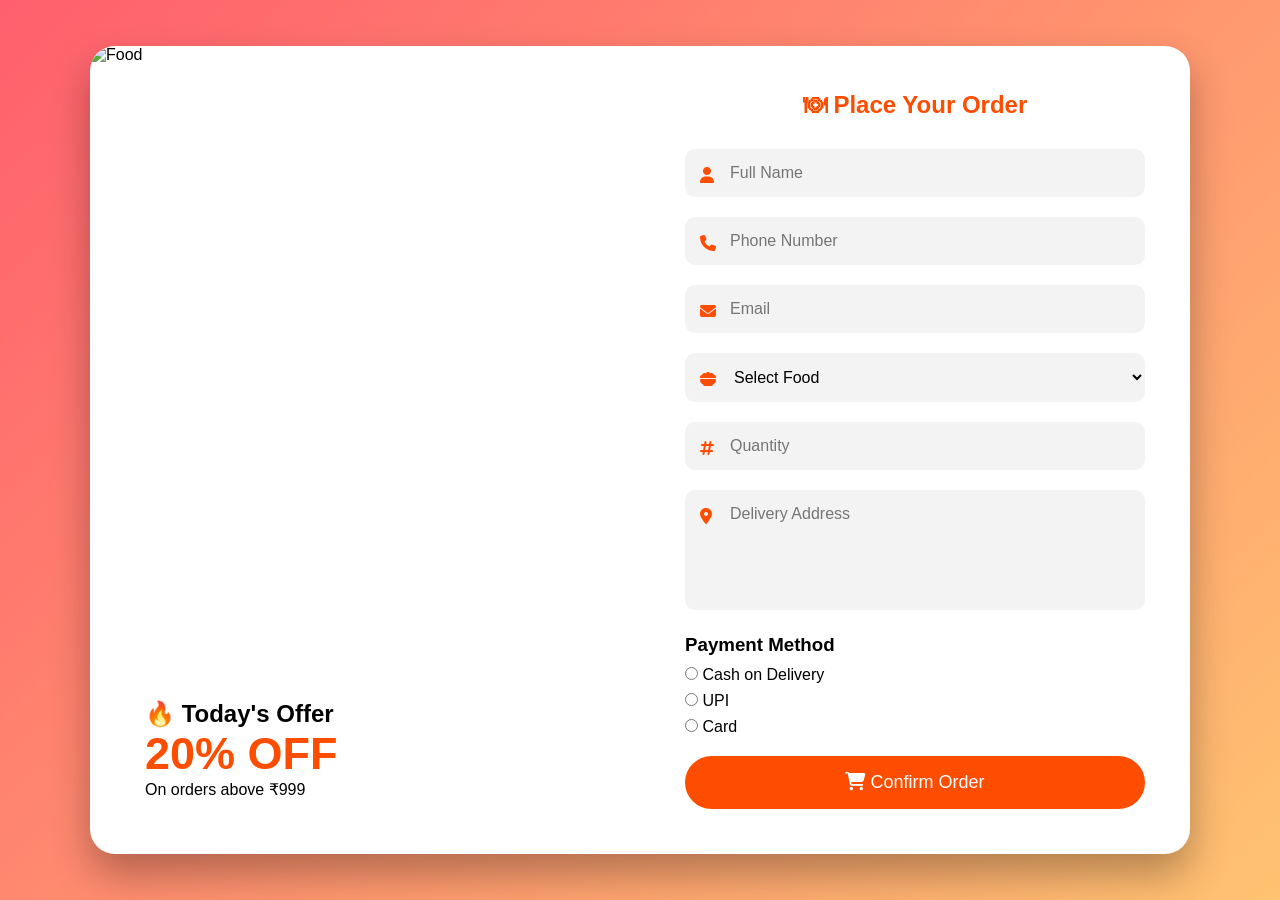
==== order.html @ 06a97eba "food" ====
<!DOCTYPE html>
<html lang="en">
<head>
<meta charset="UTF-8">
<meta name="viewport" content="width=device-width, initial-scale=1.0">

<title>FOODEAT | Order Now</title>

<link rel="stylesheet" href="order.css">

<link rel="stylesheet"
href="https://cdnjs.cloudflare.com/ajax/libs/font-awesome/6.7.2/css/all.min.css">

<!-- AOS animation -->
     <link href="https://unpkg.com/aos@2.3.1/dist/aos.css" rel="stylesheet">
     <script src="https://unpkg.com/aos@2.3.1/dist/aos.js"></script>

</head>
<body>

<section class="order" data-aos="zoom-in" data-aos-duration="3000">

<div class="container">

    <div class="left">

        <img src="https://images.unsplash.com/photo-1504674900247-0877df9cc836?w=900" alt="Food">

        <div class="offer">
            <h2>🔥 Today's Offer</h2>
            <h1>20% OFF</h1>
            <p>On orders above ₹999</p>
        </div>

    </div>

    <div class="right">

        <h1>🍽 Place Your Order</h1>

        <form>

            <div class="input-box">
                <i class="fa-solid fa-user"></i>
                <input type="text" placeholder="Full Name" required>
            </div>

            <div class="input-box">
                <i class="fa-solid fa-phone"></i>
                <input type="tel" placeholder="Phone Number" required>
            </div>

            <div class="input-box">
                <i class="fa-solid fa-envelope"></i>
                <input type="email" placeholder="Email">
            </div>

            <div class="input-box">
                <i class="fa-solid fa-bowl-food"></i>

                <select>
                    <option>Select Food</option>
                    <option>Chicken Biriyani</option>
                    <option>Paneer Tikka</option>
                    <option>Butter Chicken</option>
                    <option>Grilled Chicken</option>
                    <option>Chocolate Brownie</option>
                </select>

            </div>

            <div class="input-box">
                <i class="fa-solid fa-hashtag"></i>
                <input type="number" placeholder="Quantity" min="1">
            </div>

            <div class="input-box">
                <i class="fa-solid fa-location-dot"></i>
                <textarea placeholder="Delivery Address"></textarea>
            </div>

            <div class="payment">

                <h3>Payment Method</h3>

                <label>
                    <input type="radio" name="pay">
                    Cash on Delivery
                </label>

                <label>
                    <input type="radio" name="pay">
                    UPI
                </label>

                <label>
                    <input type="radio" name="pay">
                    Card
                </label>

            </div>

            <button>
                <i class="fa-solid fa-cart-shopping"></i>
                Confirm Order
            </button>

        </form>

    </div>

</div>

</section>

<script>
  AOS.init();
</script>
</body>
</html>
---- order.css ----
*{
margin:0;
padding:0;
box-sizing:border-box;
font-family:Arial,sans-serif;
}

body{

background:linear-gradient(135deg,#ff5f6d,#ffc371);
min-height:100vh;

display:flex;
justify-content:center;
align-items:center;

padding:40px;
}

.container{

width:1100px;
display:grid;
grid-template-columns:1fr 1fr;

background:white;
border-radius:25px;
overflow:hidden;

box-shadow:0 20px 40px rgba(0,0,0,.3);

}

.left{

position:relative;

}

.left img{

width:100%;
height:100%;
object-fit:cover;

}

.offer{

position:absolute;
bottom:30px;
left:30px;

background:rgba(255,255,255,.9);

padding:25px;

border-radius:15px;

}

.offer h1{

color:#ff4d00;
font-size:45px;

}

.right{

padding:45px;

}

.right h1{

text-align:center;
margin-bottom:30px;
color:#ff4d00;

}

.input-box{

position:relative;
margin-bottom:20px;

}

.input-box i{

position:absolute;
left:15px;
top:18px;
color:#ff4d00;

}

.input-box input,
.input-box select,
.input-box textarea{

width:100%;
padding:15px 15px 15px 45px;

border:none;

background:#f3f3f3;

border-radius:10px;

outline:none;

font-size:16px;

transition:.3s;

}

textarea{

height:120px;
resize:none;

}

.input-box input:focus,
.input-box select:focus,
.input-box textarea:focus{

background:#fff;
box-shadow:0 0 10px rgba(255,77,0,.4);

}

.payment{

margin:20px 0;

}

.payment h3{

margin-bottom:10px;

}

.payment label{

display:block;
margin:8px 0;

}

button{

width:100%;
padding:16px;

border:none;

border-radius:40px;

background:#ff4d00;

color:white;

font-size:18px;

cursor:pointer;

transition:.3s;

}

button:hover{

background:#e03d00;
transform:translateY(-3px);

}

@media(max-width:900px){

.container{

grid-template-columns:1fr;

}

.left{

height:300px;

}
}



/* ===========================
   Responsive Design
=========================== */

/* Tablets */
@media (max-width: 992px) {

    body {
        padding: 20px;
    }

    .container {
        width: 100%;
        max-width: 700px;
        grid-template-columns: 1fr;
    }

    .left {
        height: 350px;
    }

    .offer {
        bottom: 20px;
        left: 20px;
        padding: 20px;
    }

    .offer h1 {
        font-size: 35px;
    }

    .right {
        padding: 35px;
    }
}


/* Mobile Devices */
@media (max-width: 768px) {

    body {
        padding: 15px;
    }

    .container {
        width: 100%;
        border-radius: 15px;
    }

    .left {
        height: 260px;
    }

    .offer {
        left: 15px;
        bottom: 15px;
        padding: 15px;
    }

    .offer h1 {
        font-size: 28px;
    }

    .offer p {
        font-size: 14px;
    }

    .right {
        padding: 25px;
    }

    .right h1 {
        font-size: 28px;
        margin-bottom: 20px;
    }

    .input-box {
        margin-bottom: 15px;
    }

    .input-box i {
        top: 16px;
        left: 12px;
        font-size: 15px;
    }

    .input-box input,
    .input-box select,
    .input-box textarea {
        padding: 14px 14px 14px 40px;
        font-size: 15px;
    }

    textarea {
        height: 100px;
    }

    .payment h3 {
        font-size: 18px;
    }

    .payment label {
        font-size: 15px;
    }

    button {
        font-size: 16px;
        padding: 14px;
    }
}


/* Small Mobile Phones */
@media (max-width: 480px) {

    body {
        padding: 10px;
    }

    .container {
        border-radius: 12px;
    }

    .left {
        height: 200px;
    }

    .offer {
        left: 10px;
        bottom: 10px;
        padding: 10px;
    }

    .offer h1 {
        font-size: 22px;
    }

    .offer p {
        font-size: 12px;
    }

    .right {
        padding: 18px;
    }

    .right h1 {
        font-size: 22px;
    }

    .input-box input,
    .input-box select,
    .input-box textarea {
        padding: 12px 12px 12px 38px;
        font-size: 14px;
    }

    textarea {
        height: 90px;
    }

    .payment h3 {
        font-size: 16px;
    }

    .payment label {
        font-size: 14px;
    }

    button {
        font-size: 15px;
        padding: 12px;
    }
}
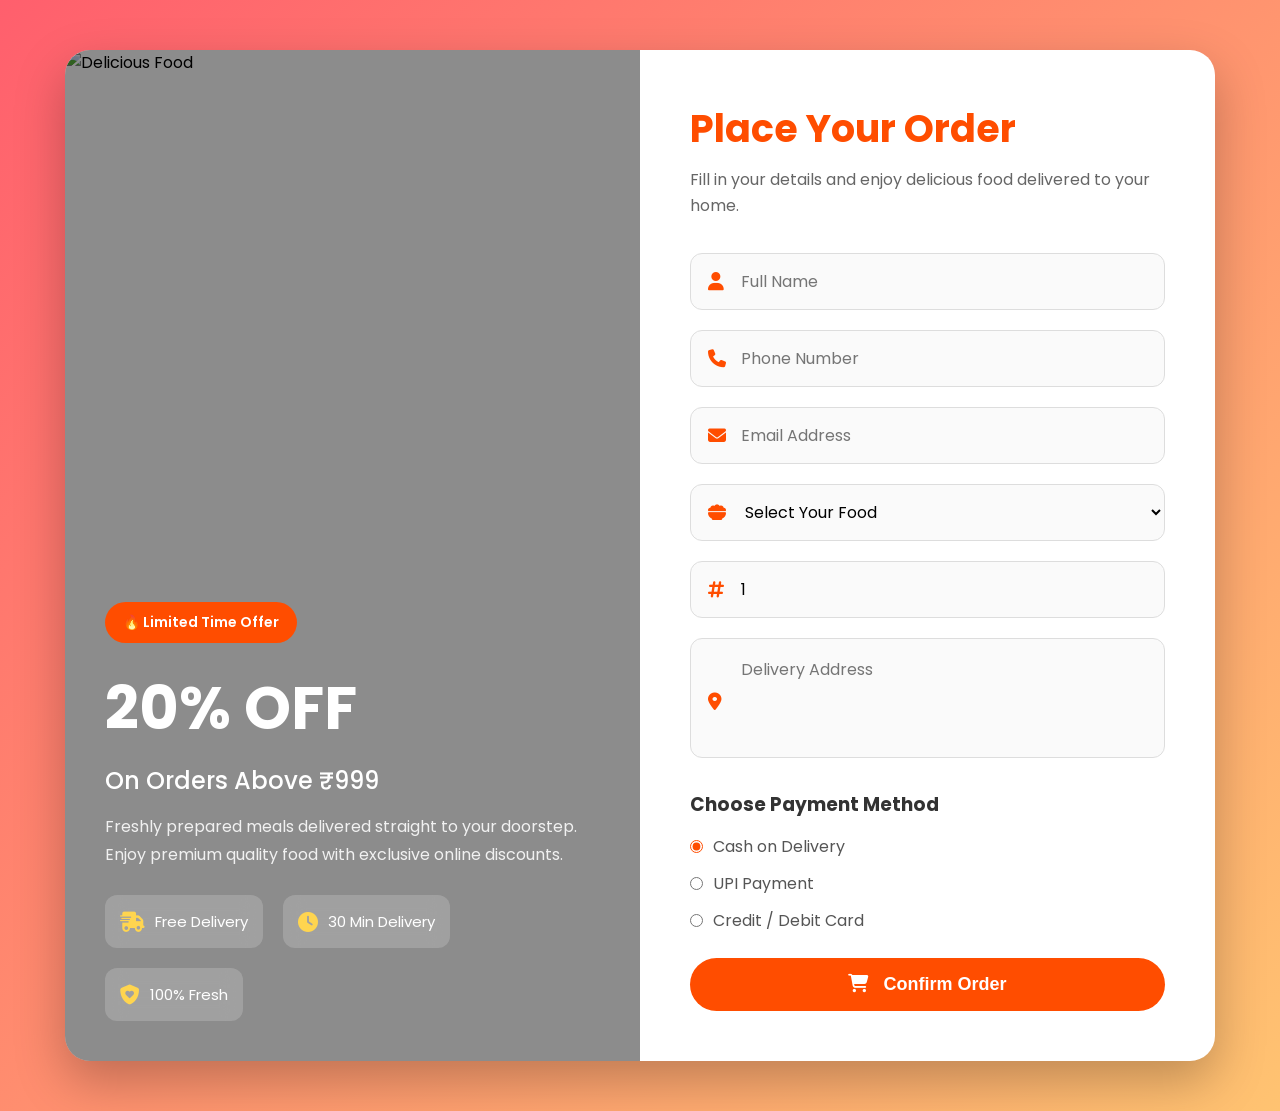
==== commit c4e1b7fc: "updated" ====
--- a/order.html
+++ b/order.html
@@ -1,120 +1,231 @@
 <!DOCTYPE html>
 <html lang="en">
+
 <head>
-<meta charset="UTF-8">
-<meta name="viewport" content="width=device-width, initial-scale=1.0">
-
-<title>FOODEAT | Order Now</title>
-
-<link rel="stylesheet" href="order.css">
-
-<link rel="stylesheet"
-href="https://cdnjs.cloudflare.com/ajax/libs/font-awesome/6.7.2/css/all.min.css">
-
-<!-- AOS animation -->
-     <link href="https://unpkg.com/aos@2.3.1/dist/aos.css" rel="stylesheet">
-     <script src="https://unpkg.com/aos@2.3.1/dist/aos.js"></script>
+
+    <meta charset="UTF-8">
+    <meta name="viewport" content="width=device-width, initial-scale=1.0">
+
+    <title>FOODEAT | Order Now</title>
+
+    <!-- CSS -->
+    <link rel="stylesheet" href="order.css">
+
+    <!-- Font Awesome -->
+    <link rel="stylesheet"
+        href="https://cdnjs.cloudflare.com/ajax/libs/font-awesome/6.7.2/css/all.min.css">
+
+    <!-- AOS Animation -->
+    <link href="https://unpkg.com/aos@2.3.1/dist/aos.css" rel="stylesheet">
 
 </head>
+
 <body>
 
-<section class="order" data-aos="zoom-in" data-aos-duration="3000">
-
-<div class="container">
-
-    <div class="left">
-
-        <img src="https://images.unsplash.com/photo-1504674900247-0877df9cc836?w=900" alt="Food">
-
-        <div class="offer">
-            <h2>🔥 Today's Offer</h2>
-            <h1>20% OFF</h1>
-            <p>On orders above ₹999</p>
+    <!-- =======================
+         ORDER SECTION
+    ======================== -->
+
+    <section class="order">
+
+        <div class="container">
+
+            <!-- =======================
+                 LEFT SIDE
+            ======================== -->
+
+            <div class="left" data-aos="fade-right" data-aos-duration="1500">
+
+                <img src="https://images.unsplash.com/photo-1504674900247-0877df9cc836?w=1200"
+                    alt="Delicious Food">
+
+                <div class="overlay"></div>
+
+                <div class="offer">
+
+                    <span class="tag">
+                        🔥 Limited Time Offer
+                    </span>
+
+                    <h1>20% OFF</h1>
+
+                    <h3>On Orders Above ₹999</h3>
+
+                    <p>
+                        Freshly prepared meals delivered straight to your doorstep.
+                        Enjoy premium quality food with exclusive online discounts.
+                    </p>
+
+                    <div class="offer-box">
+
+                        <div class="offer-item">
+
+                            <i class="fa-solid fa-truck-fast"></i>
+
+                            <span>Free Delivery</span>
+
+                        </div>
+
+                        <div class="offer-item">
+
+                            <i class="fa-solid fa-clock"></i>
+
+                            <span>30 Min Delivery</span>
+
+                        </div>
+
+                        <div class="offer-item">
+
+                            <i class="fa-solid fa-shield-heart"></i>
+
+                            <span>100% Fresh</span>
+
+                        </div>
+
+                    </div>
+
+                </div>
+
+            </div>
+
+            <!-- =======================
+                 RIGHT SIDE STARTS HERE
+            ======================== -->
+
+            <div class="right" data-aos="fade-left" data-aos-duration="1500">
+
+                <h2>Place Your Order</h2>
+
+                <p class="subtitle">
+                    Fill in your details and enjoy delicious food delivered to your home.
+                </p>
+
+                <form>
+                                        <!-- Full Name -->
+                    <div class="input-box">
+                        <i class="fa-solid fa-user"></i>
+                        <input type="text" placeholder="Full Name" required>
+                    </div>
+
+                    <!-- Phone -->
+                    <div class="input-box">
+                        <i class="fa-solid fa-phone"></i>
+                        <input type="tel" placeholder="Phone Number" required>
+                    </div>
+
+                    <!-- Email -->
+                    <div class="input-box">
+                        <i class="fa-solid fa-envelope"></i>
+                        <input type="email" placeholder="Email Address" required>
+                    </div>
+
+                    <!-- Food -->
+                    <div class="input-box">
+                        <i class="fa-solid fa-bowl-food"></i>
+
+                        <select required>
+                            <option value="">Select Your Food</option>
+
+                            <optgroup label="Starters">
+                                <option>Chicken Wings</option>
+                                <option>Paneer Tikka</option>
+                                <option>French Fries</option>
+                                <option>Chicken 65</option>
+                            </optgroup>
+
+                            <optgroup label="Main Course">
+                                <option>Chicken Biriyani</option>
+                                <option>Butter Chicken</option>
+                                <option>Grilled Chicken</option>
+                                <option>Veg Fried Rice</option>
+                            </optgroup>
+
+                            <optgroup label="Desserts">
+                                <option>Chocolate Brownie</option>
+                                <option>Cheese Cake</option>
+                                <option>Ice Cream Sundae</option>
+                                <option>Falooda</option>
+                            </optgroup>
+
+                            <optgroup label="Beverages">
+                                <option>Mojito</option>
+                                <option>Cold Coffee</option>
+                                <option>Mango Shake</option>
+                                <option>Fresh Lime Juice</option>
+                            </optgroup>
+
+                        </select>
+                    </div>
+
+                    <!-- Quantity -->
+                    <div class="input-box">
+                        <i class="fa-solid fa-hashtag"></i>
+                        <input type="number"
+                               placeholder="Quantity"
+                               min="1"
+                               value="1"
+                               required>
+                    </div>
+
+                    <!-- Address -->
+                    <div class="input-box">
+                        <i class="fa-solid fa-location-dot"></i>
+                        <textarea
+                            rows="4"
+                            placeholder="Delivery Address"
+                            required></textarea>
+                    </div>
+
+                    <!-- Payment -->
+                    <div class="payment">
+
+                        <h3>Choose Payment Method</h3>
+
+                        <label>
+                            <input type="radio" name="payment" checked>
+                            Cash on Delivery
+                        </label>
+
+                        <label>
+                            <input type="radio" name="payment">
+                            UPI Payment
+                        </label>
+
+                        <label>
+                            <input type="radio" name="payment">
+                            Credit / Debit Card
+                        </label>
+
+                    </div>
+
+                    <!-- Button -->
+                    <button type="submit">
+
+                        <i class="fa-solid fa-cart-shopping"></i>
+
+                        Confirm Order
+
+                    </button>
+
+                </form>
+
+            </div>
+
         </div>
 
-    </div>
-
-    <div class="right">
-
-        <h1>🍽 Place Your Order</h1>
-
-        <form>
-
-            <div class="input-box">
-                <i class="fa-solid fa-user"></i>
-                <input type="text" placeholder="Full Name" required>
-            </div>
-
-            <div class="input-box">
-                <i class="fa-solid fa-phone"></i>
-                <input type="tel" placeholder="Phone Number" required>
-            </div>
-
-            <div class="input-box">
-                <i class="fa-solid fa-envelope"></i>
-                <input type="email" placeholder="Email">
-            </div>
-
-            <div class="input-box">
-                <i class="fa-solid fa-bowl-food"></i>
-
-                <select>
-                    <option>Select Food</option>
-                    <option>Chicken Biriyani</option>
-                    <option>Paneer Tikka</option>
-                    <option>Butter Chicken</option>
-                    <option>Grilled Chicken</option>
-                    <option>Chocolate Brownie</option>
-                </select>
-
-            </div>
-
-            <div class="input-box">
-                <i class="fa-solid fa-hashtag"></i>
-                <input type="number" placeholder="Quantity" min="1">
-            </div>
-
-            <div class="input-box">
-                <i class="fa-solid fa-location-dot"></i>
-                <textarea placeholder="Delivery Address"></textarea>
-            </div>
-
-            <div class="payment">
-
-                <h3>Payment Method</h3>
-
-                <label>
-                    <input type="radio" name="pay">
-                    Cash on Delivery
-                </label>
-
-                <label>
-                    <input type="radio" name="pay">
-                    UPI
-                </label>
-
-                <label>
-                    <input type="radio" name="pay">
-                    Card
-                </label>
-
-            </div>
-
-            <button>
-                <i class="fa-solid fa-cart-shopping"></i>
-                Confirm Order
-            </button>
-
-        </form>
-
-    </div>
-
-</div>
-
-</section>
-
-<script>
-  AOS.init();
-</script>
+    </section>
+
+    <!-- AOS Script -->
+
+    <script src="https://unpkg.com/aos@2.3.1/dist/aos.js"></script>
+
+    <script>
+        AOS.init({
+            duration: 1000,
+            once: true
+        });
+    </script>
+
 </body>
+
 </html>
--- a/order.css
+++ b/order.css
@@ -1,126 +1,299 @@
+/* ==========================
+   GOOGLE FONT
+========================== */
+@import url('https://fonts.googleapis.com/css2?family=Poppins:wght@300;400;500;600;700&display=swap');
+
+/* ==========================
+   RESET
+========================== */
+
 *{
-margin:0;
-padding:0;
-box-sizing:border-box;
-font-family:Arial,sans-serif;
+    margin:0;
+    padding:0;
+    box-sizing:border-box;
+}
+
+html{
+    scroll-behavior:smooth;
 }
 
 body{
 
-background:linear-gradient(135deg,#ff5f6d,#ffc371);
-min-height:100vh;
-
-display:flex;
-justify-content:center;
-align-items:center;
-
-padding:40px;
-}
+    font-family:'Poppins',sans-serif;
+
+    background:linear-gradient(135deg,#ff5f6d,#ffc371);
+
+    min-height:100vh;
+
+}
+
+/* ==========================
+   ORDER SECTION
+========================== */
+
+.order{
+
+    width:100%;
+
+    min-height:100vh;
+
+    display:flex;
+
+    justify-content:center;
+
+    align-items:center;
+
+    padding:50px 20px;
+
+}
+
+/* ==========================
+   CONTAINER
+========================== */
 
 .container{
 
-width:1100px;
-display:grid;
-grid-template-columns:1fr 1fr;
-
-background:white;
-border-radius:25px;
-overflow:hidden;
-
-box-shadow:0 20px 40px rgba(0,0,0,.3);
-
-}
+    width:100%;
+
+    max-width:1150px;
+
+    background:#ffffff;
+
+    border-radius:25px;
+
+    overflow:hidden;
+
+    display:grid;
+
+    grid-template-columns:1fr 1fr;
+
+    box-shadow:0 20px 50px rgba(0,0,0,.25);
+
+}
+
+/* ==========================
+   LEFT SECTION
+========================== */
 
 .left{
 
-position:relative;
+    position:relative;
+
+    min-height:700px;
 
 }
 
 .left img{
 
-width:100%;
-height:100%;
-object-fit:cover;
-
-}
+    width:100%;
+
+    height:100%;
+
+    object-fit:cover;
+
+    display:block;
+
+}
+
+/* Dark Overlay */
+
+.overlay{
+
+    position:absolute;
+
+    inset:0;
+
+    background:rgba(0,0,0,.45);
+
+}
+
+/* ==========================
+   OFFER BOX
+========================== */
 
 .offer{
 
-position:absolute;
-bottom:30px;
-left:30px;
-
-background:rgba(255,255,255,.9);
-
-padding:25px;
-
-border-radius:15px;
+    position:absolute;
+
+    bottom:40px;
+
+    left:40px;
+
+    right:40px;
+
+    color:white;
+
+    z-index:2;
+
+}
+
+.tag{
+
+    display:inline-block;
+
+    background:#ff4d00;
+
+    padding:10px 18px;
+
+    border-radius:30px;
+
+    font-size:14px;
+
+    font-weight:600;
+
+    margin-bottom:20px;
 
 }
 
 .offer h1{
 
-color:#ff4d00;
-font-size:45px;
-
-}
+    font-size:60px;
+
+    margin-bottom:10px;
+
+}
+
+.offer h3{
+
+    font-size:24px;
+
+    margin-bottom:15px;
+
+    font-weight:500;
+
+}
+
+.offer p{
+
+    line-height:1.8;
+
+    color:#f1f1f1;
+
+    margin-bottom:25px;
+
+}
+
+/* ==========================
+   OFFER FEATURES
+========================== */
+
+.offer-box{
+
+    display:flex;
+
+    gap:20px;
+
+    flex-wrap:wrap;
+
+}
+
+.offer-item{
+
+    background:rgba(255,255,255,.18);
+
+    backdrop-filter:blur(10px);
+
+    border-radius:12px;
+
+    padding:15px;
+
+    display:flex;
+
+    align-items:center;
+
+    gap:10px;
+
+}
+
+.offer-item i{
+
+    color:#ffd54f;
+
+    font-size:20px;
+
+}
+
+.offer-item span{
+
+    font-size:15px;
+
+}
+/* ==========================
+   RIGHT SECTION
+========================== */
 
 .right{
-
-padding:45px;
-
-}
-
-.right h1{
-
-text-align:center;
-margin-bottom:30px;
-color:#ff4d00;
-
+    padding:50px;
+    display:flex;
+    flex-direction:column;
+    justify-content:center;
+}
+
+.right h2{
+    font-size:38px;
+    color:#ff4d00;
+    margin-bottom:10px;
+}
+
+.subtitle{
+    color:#666;
+    margin-bottom:35px;
+    line-height:1.6;
+}
+
+/* ==========================
+   FORM
+========================== */
+
+form{
+    width:100%;
 }
 
 .input-box{
-
-position:relative;
-margin-bottom:20px;
-
+    position:relative;
+    margin-bottom:20px;
 }
 
 .input-box i{
-
-position:absolute;
-left:15px;
-top:18px;
-color:#ff4d00;
-
+    position:absolute;
+    left:18px;
+    top:50%;
+    transform:translateY(-50%);
+    color:#ff4d00;
+    font-size:18px;
 }
 
 .input-box input,
 .input-box select,
 .input-box textarea{
 
-width:100%;
-padding:15px 15px 15px 45px;
-
-border:none;
-
-background:#f3f3f3;
-
-border-radius:10px;
-
-outline:none;
-
-font-size:16px;
-
-transition:.3s;
-
-}
-
-textarea{
-
-height:120px;
-resize:none;
+    width:100%;
+
+    padding:15px 18px 15px 50px;
+
+    border:1px solid #ddd;
+
+    border-radius:12px;
+
+    font-size:16px;
+
+    background:#fafafa;
+
+    outline:none;
+
+    transition:.3s;
+
+    font-family:'Poppins',sans-serif;
+
+}
+
+.input-box textarea{
+
+    resize:none;
+
+    height:120px;
+
+    padding-top:18px;
 
 }
 
@@ -128,245 +301,338 @@
 .input-box select:focus,
 .input-box textarea:focus{
 
-background:#fff;
-box-shadow:0 0 10px rgba(255,77,0,.4);
-
-}
+    border-color:#ff4d00;
+
+    background:#fff;
+
+    box-shadow:0 0 10px rgba(255,77,0,.2);
+
+}
+
+/* ==========================
+   PAYMENT
+========================== */
 
 .payment{
 
-margin:20px 0;
+    margin:25px 0;
 
 }
 
 .payment h3{
 
-margin-bottom:10px;
+    margin-bottom:15px;
+
+    color:#333;
 
 }
 
 .payment label{
 
-display:block;
-margin:8px 0;
-
-}
+    display:flex;
+
+    align-items:center;
+
+    gap:10px;
+
+    margin-bottom:12px;
+
+    cursor:pointer;
+
+    color:#555;
+
+}
+
+.payment input{
+
+    accent-color:#ff4d00;
+
+}
+
+/* ==========================
+   BUTTON
+========================== */
 
 button{
 
-width:100%;
-padding:16px;
-
-border:none;
-
-border-radius:40px;
-
-background:#ff4d00;
-
-color:white;
-
-font-size:18px;
-
-cursor:pointer;
-
-transition:.3s;
+    width:100%;
+
+    border:none;
+
+    padding:16px;
+
+    background:#ff4d00;
+
+    color:white;
+
+    font-size:18px;
+
+    font-weight:600;
+
+    border-radius:50px;
+
+    cursor:pointer;
+
+    transition:.3s;
+
+}
+
+button i{
+
+    margin-right:10px;
 
 }
 
 button:hover{
 
-background:#e03d00;
-transform:translateY(-3px);
-
-}
-
-@media(max-width:900px){
+    background:#e64000;
+
+    transform:translateY(-3px);
+
+    box-shadow:0 12px 25px rgba(255,77,0,.35);
+
+}
+
+/* ==========================
+   TABLET
+========================== */
+
+@media(max-width:992px){
 
 .container{
 
-grid-template-columns:1fr;
+    grid-template-columns:1fr;
 
 }
 
 .left{
 
-height:300px;
-
-}
-}
-
-
-
-/* ===========================
-   Responsive Design
-=========================== */
-
-/* Tablets */
-@media (max-width: 992px) {
-
-    body {
-        padding: 20px;
-    }
-
-    .container {
-        width: 100%;
-        max-width: 700px;
-        grid-template-columns: 1fr;
-    }
-
-    .left {
-        height: 350px;
-    }
-
-    .offer {
-        bottom: 20px;
-        left: 20px;
-        padding: 20px;
-    }
-
-    .offer h1 {
-        font-size: 35px;
-    }
-
-    .right {
-        padding: 35px;
-    }
-}
-
-
-/* Mobile Devices */
-@media (max-width: 768px) {
-
-    body {
-        padding: 15px;
-    }
-
-    .container {
-        width: 100%;
-        border-radius: 15px;
-    }
-
-    .left {
-        height: 260px;
-    }
-
-    .offer {
-        left: 15px;
-        bottom: 15px;
-        padding: 15px;
-    }
-
-    .offer h1 {
-        font-size: 28px;
-    }
-
-    .offer p {
-        font-size: 14px;
-    }
-
-    .right {
-        padding: 25px;
-    }
-
-    .right h1 {
-        font-size: 28px;
-        margin-bottom: 20px;
-    }
-
-    .input-box {
-        margin-bottom: 15px;
-    }
-
-    .input-box i {
-        top: 16px;
-        left: 12px;
-        font-size: 15px;
-    }
-
-    .input-box input,
-    .input-box select,
-    .input-box textarea {
-        padding: 14px 14px 14px 40px;
-        font-size: 15px;
-    }
-
-    textarea {
-        height: 100px;
-    }
-
-    .payment h3 {
-        font-size: 18px;
-    }
-
-    .payment label {
-        font-size: 15px;
-    }
-
-    button {
-        font-size: 16px;
-        padding: 14px;
-    }
-}
-
-
-/* Small Mobile Phones */
-@media (max-width: 480px) {
-
-    body {
-        padding: 10px;
-    }
-
-    .container {
-        border-radius: 12px;
-    }
-
-    .left {
-        height: 200px;
-    }
-
-    .offer {
-        left: 10px;
-        bottom: 10px;
-        padding: 10px;
-    }
-
-    .offer h1 {
-        font-size: 22px;
-    }
-
-    .offer p {
-        font-size: 12px;
-    }
-
-    .right {
-        padding: 18px;
-    }
-
-    .right h1 {
-        font-size: 22px;
-    }
-
-    .input-box input,
-    .input-box select,
-    .input-box textarea {
-        padding: 12px 12px 12px 38px;
-        font-size: 14px;
-    }
-
-    textarea {
-        height: 90px;
-    }
-
-    .payment h3 {
-        font-size: 16px;
-    }
-
-    .payment label {
-        font-size: 14px;
-    }
-
-    button {
-        font-size: 15px;
-        padding: 12px;
-    }
+    min-height:420px;
+
+}
+
+.offer{
+
+    left:25px;
+    right:25px;
+    bottom:25px;
+
+}
+
+.offer h1{
+
+    font-size:45px;
+
+}
+
+.right{
+
+    padding:40px;
+
+}
+
+}
+
+/* ==========================
+   MOBILE
+========================== */
+
+@media(max-width:768px){
+
+.order{
+
+    padding:20px;
+
+}
+
+.container{
+
+    border-radius:18px;
+
+}
+
+.left{
+
+    min-height:320px;
+
+}
+
+.offer{
+
+    left:20px;
+    right:20px;
+    bottom:20px;
+
+}
+
+.offer h1{
+
+    font-size:34px;
+
+}
+
+.offer h3{
+
+    font-size:20px;
+
+}
+
+.offer p{
+
+    font-size:14px;
+
+}
+
+.offer-box{
+
+    gap:10px;
+
+}
+
+.offer-item{
+
+    width:100%;
+
+}
+
+.right{
+
+    padding:30px 25px;
+
+}
+
+.right h2{
+
+    font-size:30px;
+
+}
+
+.subtitle{
+
+    font-size:15px;
+
+}
+
+.input-box input,
+.input-box select,
+.input-box textarea{
+
+    font-size:15px;
+
+}
+
+button{
+
+    font-size:16px;
+
+}
+
+}
+
+/* ==========================
+   SMALL MOBILE
+========================== */
+
+@media(max-width:480px){
+
+.order{
+
+    padding:15px;
+
+}
+
+.left{
+
+    min-height:260px;
+
+}
+
+.tag{
+
+    font-size:12px;
+
+    padding:8px 14px;
+
+}
+
+.offer h1{
+
+    font-size:28px;
+
+}
+
+.offer h3{
+
+    font-size:18px;
+
+}
+
+.offer p{
+
+    display:none;
+
+}
+
+.right{
+
+    padding:22px;
+
+}
+
+.right h2{
+
+    font-size:24px;
+
+}
+
+.subtitle{
+
+    font-size:14px;
+
+    margin-bottom:20px;
+
+}
+
+.input-box{
+
+    margin-bottom:15px;
+
+}
+
+.input-box input,
+.input-box select,
+.input-box textarea{
+
+    padding:14px 14px 14px 45px;
+
+    font-size:14px;
+
+}
+
+.input-box textarea{
+
+    height:100px;
+
+}
+
+.payment h3{
+
+    font-size:17px;
+
+}
+
+.payment label{
+
+    font-size:14px;
+
+}
+
+button{
+
+    padding:14px;
+
+    font-size:15px;
+
+}
+
 }
